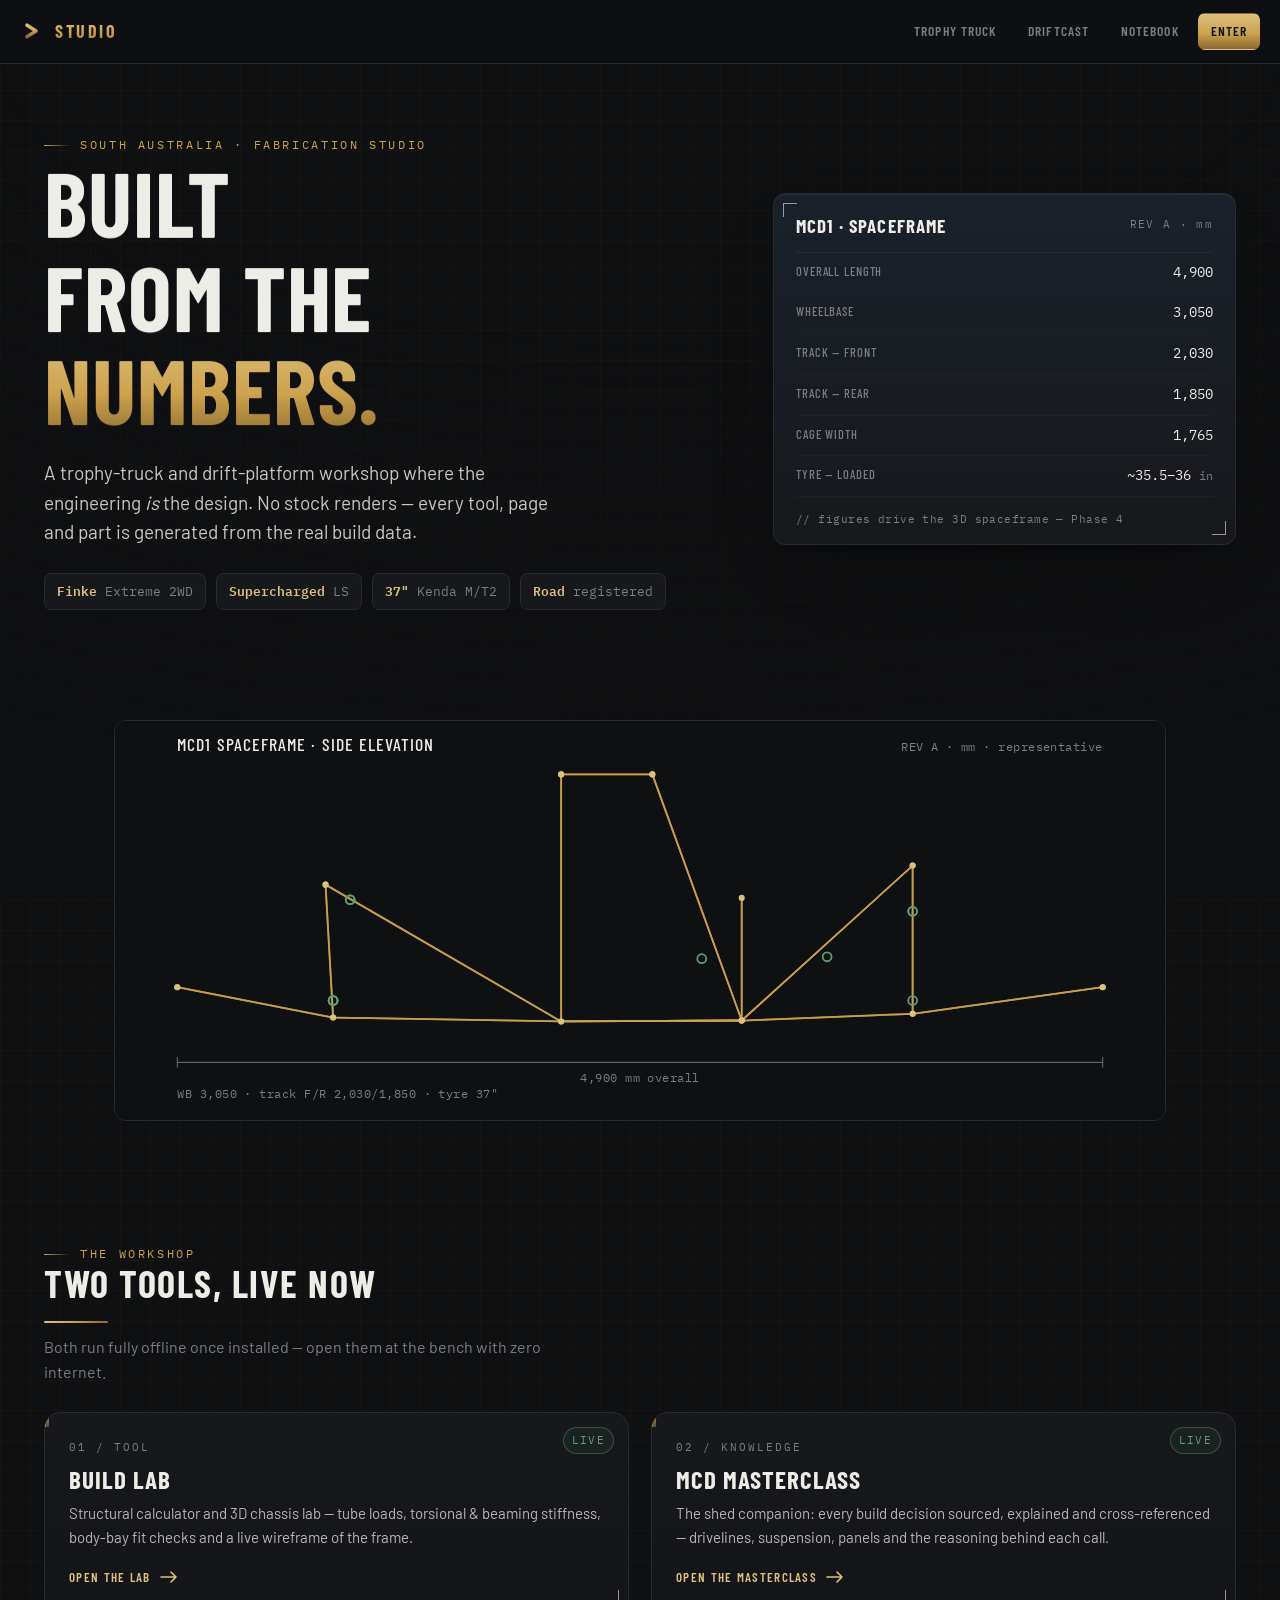
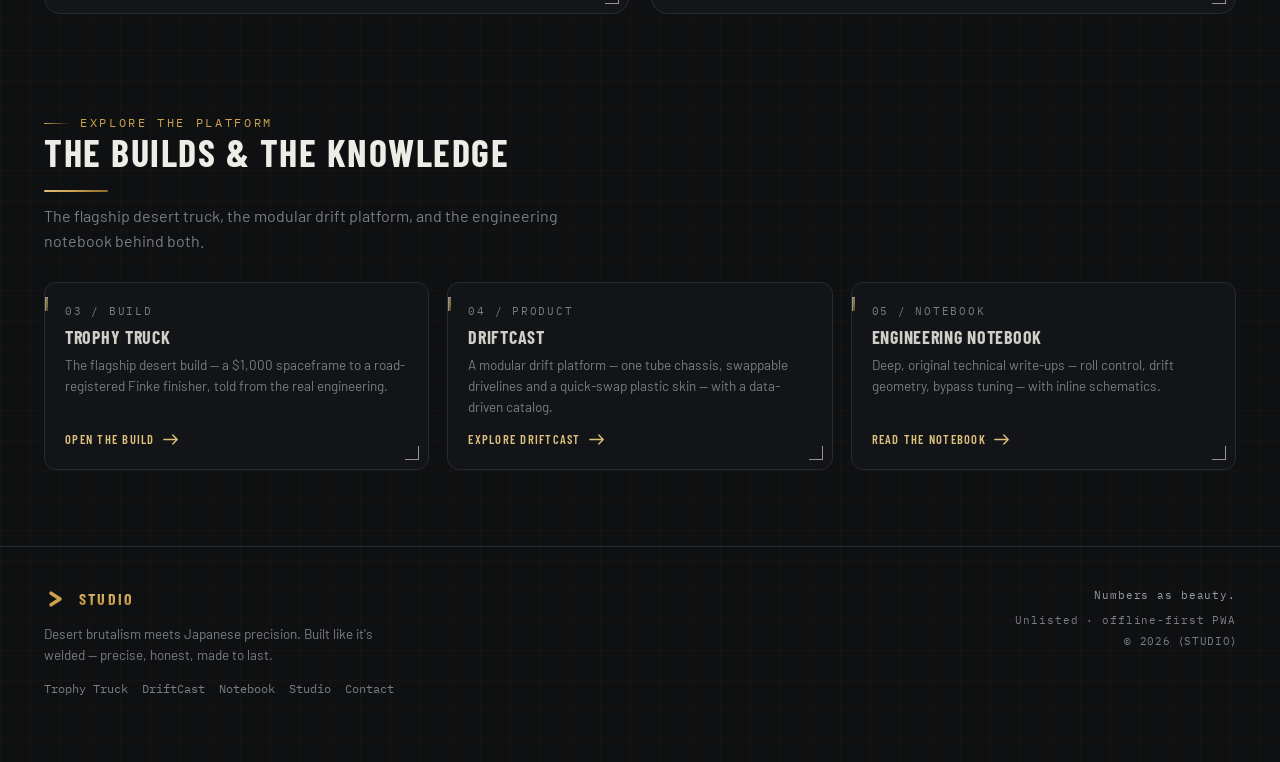
==== index.html @ 76a8f863 "Initial commit — ⟨STUDIO⟩ web platform (Phases 1–7) Static, vanilla, offline-first PWA. No framework" ====
<!DOCTYPE html>
<html lang="en-AU">
<head>
<meta charset="UTF-8">
<meta name="viewport" content="width=device-width, initial-scale=1.0">
<meta name="theme-color" content="#0f1012">
<title>STUDIO — Built from the numbers</title>
<meta name="description" content="A South Australian fabrication studio. Trophy-truck build tools, the MCD Masterclass, and the DriftCast modular drift platform — every project built from the real engineering numbers.">
<meta name="robots" content="noindex,nofollow">
<meta property="og:type" content="website">
<meta property="og:title" content="STUDIO — Built from the numbers">
<meta property="og:description" content="Trophy-truck build tools, the MCD Masterclass, and the DriftCast modular drift platform.">
<meta property="og:image" content="assets/icons/icon-512.png">
<meta name="twitter:card" content="summary">

<link rel="icon" href="favicon.svg" type="image/svg+xml">
<link rel="apple-touch-icon" href="assets/icons/icon-180.png">
<link rel="manifest" href="manifest.json">

<link href="assets/fonts/fonts.css" rel="stylesheet">
<link href="assets/css/studio.css" rel="stylesheet">

<!-- progressive-enhancement guard: only hide reveal elements once JS is present -->
<script>document.documentElement.classList.add('js');</script>
</head>
<body>
<a class="skip" href="#main">Skip to content</a>

<header class="site">
  <div class="wrap bar">
    <a class="brand" href="index.html" aria-label="STUDIO home">
      <svg class="chev" viewBox="0 0 512 512" aria-hidden="true">
        <defs><linearGradient id="hc" x1="0" y1="0" x2="0" y2="1">
          <stop offset="0" stop-color="#dcc07e"/><stop offset=".5" stop-color="#cda24e"/><stop offset="1" stop-color="#8a6a2e"/>
        </linearGradient></defs>
        <path d="M150 132 L342 256 L150 380" fill="none" stroke="url(#hc)" stroke-width="74" stroke-linecap="round" stroke-linejoin="round"/>
      </svg>
      <span class="word">STUDIO</span>
    </a>
    <nav class="site" aria-label="Primary">
      <a href="trophy-truck.html">Trophy Truck</a>
      <a href="driftcast/index.html">DriftCast</a>
      <a href="notebook/index.html">Notebook</a>
      <a class="cta" href="#doorways">Enter</a>
    </nav>
  </div>
</header>

<main id="main">

  <!-- HERO -->
  <section class="hero" aria-labelledby="h1" data-ambience="dust">
    <div class="wrap hero-grid">
      <div data-reveal-children>
        <span class="eyebrow">South Australia · Fabrication Studio</span>
        <h1 id="h1" data-split>Built<br>from the<br><span class="lit">numbers.</span></h1>
        <p class="lead">A trophy-truck and drift-platform workshop where the engineering <em>is</em> the design.
          No stock renders — every tool, page and part is generated from the real build data.</p>
        <div class="hero-meta" aria-label="Flagship build, at a glance">
          <span class="chip"><b>Finke</b><span class="u">Extreme 2WD</span></span>
          <span class="chip"><b>Supercharged</b><span class="u">LS</span></span>
          <span class="chip mono"><b>37"</b><span class="u">Kenda M/T2</span></span>
          <span class="chip"><b>Road</b><span class="u">registered</span></span>
        </div>
      </div>

      <!-- CAD title-block: real chassis numbers as the hero visual -->
      <aside class="titleblock ticks" aria-label="Chassis specification, MCD1 prerunner" data-reveal style="--i:2">
        <div class="tbhead">
          <h3>MCD1 · Spaceframe</h3>
          <span class="id">REV&nbsp;A · mm</span>
        </div>
        <div class="tbrows">
          <div class="tbrow"><span class="k">Overall length</span><span class="v">4,900</span></div>
          <div class="tbrow"><span class="k">Wheelbase</span><span class="v">3,050</span></div>
          <div class="tbrow"><span class="k">Track — front</span><span class="v">2,030</span></div>
          <div class="tbrow"><span class="k">Track — rear</span><span class="v">1,850</span></div>
          <div class="tbrow"><span class="k">Cage width</span><span class="v">1,765</span></div>
          <div class="tbrow"><span class="k">Tyre — loaded</span><span class="v">~35.5–36 <small>in</small></span></div>
        </div>
        <p class="tbnote">// figures drive the 3D spaceframe — Phase 4</p>
      </aside>
    </div>
  </section>

  <!-- 3D SPACEFRAME FLY-THROUGH — enhancement only; the cards below are the resilient core.
       Degrades to a static SVG engineering still on no-WebGL / low-tier / reduced-motion. -->
  <section class="sf-section" data-hero data-chassis="truck"
    aria-label="Spaceframe assembly — scroll to build the chassis from its real coordinates">
    <div class="sf-stage" data-hero-stage>
      <div class="sf-canvas" data-hero-canvas></div>
      <div class="sf-fallback" data-hero-fallback hidden></div>
      <div class="sf-overlay">
        <div class="sf-eyebrow"><span class="eyebrow">Built from the numbers — literally</span></div>
        <div class="sf-callouts">
          <span class="callout"><span class="line"></span>4,900 mm length</span>
          <span class="callout"><span class="line"></span>3,050 mm wheelbase</span>
          <span class="callout"><span class="line"></span>37" tyres seated</span>
        </div>
        <div class="sf-hint">Scroll to assemble</div>
      </div>
    </div>
  </section>

  <!-- DOORWAYS -->
  <section id="doorways" aria-labelledby="dh">
    <div class="wrap">
      <div class="sec-head" data-reveal>
        <span class="eyebrow">The workshop</span>
        <h2 id="dh">Two tools, live now</h2>
        <div class="rule"></div>
        <p>Both run fully offline once installed — open them at the bench with zero internet.</p>
      </div>

      <div class="doorways" data-reveal-children>
        <a class="door live ticks" href="build-lab.html">
          <span class="badge live">Live</span>
          <span class="num">01 / TOOL</span>
          <h3>Build Lab</h3>
          <p>Structural calculator and 3D chassis lab — tube loads, torsional &amp; beaming stiffness, body-bay fit checks and a live wireframe of the frame.</p>
          <span class="go">Open the lab
            <svg width="18" height="12" viewBox="0 0 18 12" fill="none" aria-hidden="true"><path d="M1 6h15M11 1l5 5-5 5" stroke="currentColor" stroke-width="1.6" stroke-linecap="round" stroke-linejoin="round"/></svg>
          </span>
        </a>

        <a class="door live ticks" href="masterclass.html">
          <span class="badge live">Live</span>
          <span class="num">02 / KNOWLEDGE</span>
          <h3>MCD Masterclass</h3>
          <p>The shed companion: every build decision sourced, explained and cross-referenced — drivelines, suspension, panels and the reasoning behind each call.</p>
          <span class="go">Open the masterclass
            <svg width="18" height="12" viewBox="0 0 18 12" fill="none" aria-hidden="true"><path d="M1 6h15M11 1l5 5-5 5" stroke="currentColor" stroke-width="1.6" stroke-linecap="round" stroke-linejoin="round"/></svg>
          </span>
        </a>
      </div>
    </div>
  </section>

  <!-- EXPLORE THE PLATFORM -->
  <section id="driftcast" aria-labelledby="rh">
    <div class="wrap">
      <div class="sec-head" data-reveal>
        <span class="eyebrow">Explore the platform</span>
        <h2 id="rh">The builds &amp; the knowledge</h2>
        <div class="rule"></div>
        <p>The flagship desert truck, the modular drift platform, and the engineering notebook behind both.</p>
      </div>

      <div class="roadmap" data-reveal-children>
        <a class="rm live ticks" href="trophy-truck.html" aria-label="Trophy Truck">
          <span class="num">03 / BUILD</span>
          <h3>Trophy Truck</h3>
          <p>The flagship desert build — a $1,000 spaceframe to a road-registered Finke finisher, told from the real engineering.</p>
          <span class="go">Open the build <svg width="16" height="11" viewBox="0 0 18 12" fill="none" aria-hidden="true"><path d="M1 6h15M11 1l5 5-5 5" stroke="currentColor" stroke-width="1.6" stroke-linecap="round" stroke-linejoin="round"/></svg></span>
        </a>
        <a class="rm live ticks" href="driftcast/index.html" aria-label="DriftCast">
          <span class="num">04 / PRODUCT</span>
          <h3>DriftCast</h3>
          <p>A modular drift platform — one tube chassis, swappable drivelines and a quick-swap plastic skin — with a data-driven catalog.</p>
          <span class="go">Explore DriftCast <svg width="16" height="11" viewBox="0 0 18 12" fill="none" aria-hidden="true"><path d="M1 6h15M11 1l5 5-5 5" stroke="currentColor" stroke-width="1.6" stroke-linecap="round" stroke-linejoin="round"/></svg></span>
        </a>
        <a class="rm live ticks" href="notebook/index.html" aria-label="Engineering Notebook">
          <span class="num">05 / NOTEBOOK</span>
          <h3>Engineering Notebook</h3>
          <p>Deep, original technical write-ups — roll control, drift geometry, bypass tuning — with inline schematics.</p>
          <span class="go">Read the notebook <svg width="16" height="11" viewBox="0 0 18 12" fill="none" aria-hidden="true"><path d="M1 6h15M11 1l5 5-5 5" stroke="currentColor" stroke-width="1.6" stroke-linecap="round" stroke-linejoin="round"/></svg></span>
        </a>
      </div>
    </div>
  </section>

</main>

<footer class="site">
  <div class="wrap foot">
    <div>
      <span class="brand" style="font-size:16px">
        <svg class="chev" width="22" height="22" viewBox="0 0 512 512" aria-hidden="true">
          <path d="M150 132 L342 256 L150 380" fill="none" stroke="#cda24e" stroke-width="74" stroke-linecap="round" stroke-linejoin="round"/>
        </svg>
        <span class="word">STUDIO</span>
      </span>
      <p>Desert brutalism meets Japanese precision. Built like it's welded — precise, honest, made to last.</p>
      <nav aria-label="Footer" style="margin-top:14px; display:flex; gap:14px; flex-wrap:wrap; font-family:var(--mono); font-size:12px">
        <a href="trophy-truck.html" style="color:var(--mute)">Trophy Truck</a>
        <a href="driftcast/index.html" style="color:var(--mute)">DriftCast</a>
        <a href="notebook/index.html" style="color:var(--mute)">Notebook</a>
        <a href="studio.html" style="color:var(--mute)">Studio</a>
        <a href="contact.html" style="color:var(--mute)">Contact</a>
      </nav>
    </div>
    <div class="meta">
      <div class="tagline">Numbers as beauty.</div>
      <div style="margin-top:8px">Unlisted · offline-first PWA</div>
      <div style="margin-top:4px">© <span class="mono">2026</span> ⟨STUDIO⟩</div>
    </div>
  </div>
</footer>

<!-- Vendored motion libs (UMD globals) + progressive orchestrator. Page works without these. -->
<script src="assets/lib/three.r128.min.js"></script>
<script src="assets/lib/gsap.min.js"></script>
<script src="assets/lib/ScrollTrigger.min.js"></script>
<script src="assets/lib/lenis.min.js"></script>
<script type="module" src="assets/motion/studio.js"></script>
<script type="module" src="assets/three/hero.js"></script>

<!-- PWA: progressive enhancement only -->
<script>
  if ('serviceWorker' in navigator) {
    window.addEventListener('load', function () {
      navigator.serviceWorker.register('service-worker.js').catch(function (e) {
        console.warn('SW registration skipped:', e && e.message);
      });
    });
  }
</script>
</body>
</html>
---- assets/fonts/fonts.css ----
/* vietnamese */
@font-face {
  font-family: 'Barlow';
  font-style: normal;
  font-weight: 400;
  font-display: swap;
  src: url(./7cHpv4kjgoGqM7E_A8s52Hs.woff2) format('woff2');
  unicode-range: U+0102-0103, U+0110-0111, U+0128-0129, U+0168-0169, U+01A0-01A1, U+01AF-01B0, U+0300-0301, U+0303-0304, U+0308-0309, U+0323, U+0329, U+1EA0-1EF9, U+20AB;
}
/* latin-ext */
@font-face {
  font-family: 'Barlow';
  font-style: normal;
  font-weight: 400;
  font-display: swap;
  src: url(./7cHpv4kjgoGqM7E_Ass52Hs.woff2) format('woff2');
  unicode-range: U+0100-02BA, U+02BD-02C5, U+02C7-02CC, U+02CE-02D7, U+02DD-02FF, U+0304, U+0308, U+0329, U+1D00-1DBF, U+1E00-1E9F, U+1EF2-1EFF, U+2020, U+20A0-20AB, U+20AD-20C0, U+2113, U+2C60-2C7F, U+A720-A7FF;
}
/* latin */
@font-face {
  font-family: 'Barlow';
  font-style: normal;
  font-weight: 400;
  font-display: swap;
  src: url(./7cHpv4kjgoGqM7E_DMs5.woff2) format('woff2');
  unicode-range: U+0000-00FF, U+0131, U+0152-0153, U+02BB-02BC, U+02C6, U+02DA, U+02DC, U+0304, U+0308, U+0329, U+2000-206F, U+20AC, U+2122, U+2191, U+2193, U+2212, U+2215, U+FEFF, U+FFFD;
}
/* vietnamese */
@font-face {
  font-family: 'Barlow';
  font-style: normal;
  font-weight: 500;
  font-display: swap;
  src: url(./7cHqv4kjgoGqM7E3_-gs6FospT4.woff2) format('woff2');
  unicode-range: U+0102-0103, U+0110-0111, U+0128-0129, U+0168-0169, U+01A0-01A1, U+01AF-01B0, U+0300-0301, U+0303-0304, U+0308-0309, U+0323, U+0329, U+1EA0-1EF9, U+20AB;
}
/* latin-ext */
@font-face {
  font-family: 'Barlow';
  font-style: normal;
  font-weight: 500;
  font-display: swap;
  src: url(./7cHqv4kjgoGqM7E3_-gs6VospT4.woff2) format('woff2');
  unicode-range: U+0100-02BA, U+02BD-02C5, U+02C7-02CC, U+02CE-02D7, U+02DD-02FF, U+0304, U+0308, U+0329, U+1D00-1DBF, U+1E00-1E9F, U+1EF2-1EFF, U+2020, U+20A0-20AB, U+20AD-20C0, U+2113, U+2C60-2C7F, U+A720-A7FF;
}
/* latin */
@font-face {
  font-family: 'Barlow';
  font-style: normal;
  font-weight: 500;
  font-display: swap;
  src: url(./7cHqv4kjgoGqM7E3_-gs51os.woff2) format('woff2');
  unicode-range: U+0000-00FF, U+0131, U+0152-0153, U+02BB-02BC, U+02C6, U+02DA, U+02DC, U+0304, U+0308, U+0329, U+2000-206F, U+20AC, U+2122, U+2191, U+2193, U+2212, U+2215, U+FEFF, U+FFFD;
}
/* vietnamese */
@font-face {
  font-family: 'Barlow';
  font-style: normal;
  font-weight: 600;
  font-display: swap;
  src: url(./7cHqv4kjgoGqM7E30-8s6FospT4.woff2) format('woff2');
  unicode-range: U+0102-0103, U+0110-0111, U+0128-0129, U+0168-0169, U+01A0-01A1, U+01AF-01B0, U+0300-0301, U+0303-0304, U+0308-0309, U+0323, U+0329, U+1EA0-1EF9, U+20AB;
}
/* latin-ext */
@font-face {
  font-family: 'Barlow';
  font-style: normal;
  font-weight: 600;
  font-display: swap;
  src: url(./7cHqv4kjgoGqM7E30-8s6VospT4.woff2) format('woff2');
  unicode-range: U+0100-02BA, U+02BD-02C5, U+02C7-02CC, U+02CE-02D7, U+02DD-02FF, U+0304, U+0308, U+0329, U+1D00-1DBF, U+1E00-1E9F, U+1EF2-1EFF, U+2020, U+20A0-20AB, U+20AD-20C0, U+2113, U+2C60-2C7F, U+A720-A7FF;
}
/* latin */
@font-face {
  font-family: 'Barlow';
  font-style: normal;
  font-weight: 600;
  font-display: swap;
  src: url(./7cHqv4kjgoGqM7E30-8s51os.woff2) format('woff2');
  unicode-range: U+0000-00FF, U+0131, U+0152-0153, U+02BB-02BC, U+02C6, U+02DA, U+02DC, U+0304, U+0308, U+0329, U+2000-206F, U+20AC, U+2122, U+2191, U+2193, U+2212, U+2215, U+FEFF, U+FFFD;
}
/* vietnamese */
@font-face {
  font-family: 'Barlow Condensed';
  font-style: normal;
  font-weight: 500;
  font-display: swap;
  src: url(./HTxwL3I-JCGChYJ8VI-L6OO_au7B4-Lwz3nWuZEC.woff2) format('woff2');
  unicode-range: U+0102-0103, U+0110-0111, U+0128-0129, U+0168-0169, U+01A0-01A1, U+01AF-01B0, U+0300-0301, U+0303-0304, U+0308-0309, U+0323, U+0329, U+1EA0-1EF9, U+20AB;
}
/* latin-ext */
@font-face {
  font-family: 'Barlow Condensed';
  font-style: normal;
  font-weight: 500;
  font-display: swap;
  src: url(./HTxwL3I-JCGChYJ8VI-L6OO_au7B4-Lwz3jWuZEC.woff2) format('woff2');
  unicode-range: U+0100-02BA, U+02BD-02C5, U+02C7-02CC, U+02CE-02D7, U+02DD-02FF, U+0304, U+0308, U+0329, U+1D00-1DBF, U+1E00-1E9F, U+1EF2-1EFF, U+2020, U+20A0-20AB, U+20AD-20C0, U+2113, U+2C60-2C7F, U+A720-A7FF;
}
/* latin */
@font-face {
  font-family: 'Barlow Condensed';
  font-style: normal;
  font-weight: 500;
  font-display: swap;
  src: url(./HTxwL3I-JCGChYJ8VI-L6OO_au7B4-Lwz3bWuQ.woff2) format('woff2');
  unicode-range: U+0000-00FF, U+0131, U+0152-0153, U+02BB-02BC, U+02C6, U+02DA, U+02DC, U+0304, U+0308, U+0329, U+2000-206F, U+20AC, U+2122, U+2191, U+2193, U+2212, U+2215, U+FEFF, U+FFFD;
}
/* vietnamese */
@font-face {
  font-family: 'Barlow Condensed';
  font-style: normal;
  font-weight: 600;
  font-display: swap;
  src: url(./HTxwL3I-JCGChYJ8VI-L6OO_au7B4873z3nWuZEC.woff2) format('woff2');
  unicode-range: U+0102-0103, U+0110-0111, U+0128-0129, U+0168-0169, U+01A0-01A1, U+01AF-01B0, U+0300-0301, U+0303-0304, U+0308-0309, U+0323, U+0329, U+1EA0-1EF9, U+20AB;
}
/* latin-ext */
@font-face {
  font-family: 'Barlow Condensed';
  font-style: normal;
  font-weight: 600;
  font-display: swap;
  src: url(./HTxwL3I-JCGChYJ8VI-L6OO_au7B4873z3jWuZEC.woff2) format('woff2');
  unicode-range: U+0100-02BA, U+02BD-02C5, U+02C7-02CC, U+02CE-02D7, U+02DD-02FF, U+0304, U+0308, U+0329, U+1D00-1DBF, U+1E00-1E9F, U+1EF2-1EFF, U+2020, U+20A0-20AB, U+20AD-20C0, U+2113, U+2C60-2C7F, U+A720-A7FF;
}
/* latin */
@font-face {
  font-family: 'Barlow Condensed';
  font-style: normal;
  font-weight: 600;
  font-display: swap;
  src: url(./HTxwL3I-JCGChYJ8VI-L6OO_au7B4873z3bWuQ.woff2) format('woff2');
  unicode-range: U+0000-00FF, U+0131, U+0152-0153, U+02BB-02BC, U+02C6, U+02DA, U+02DC, U+0304, U+0308, U+0329, U+2000-206F, U+20AC, U+2122, U+2191, U+2193, U+2212, U+2215, U+FEFF, U+FFFD;
}
/* vietnamese */
@font-face {
  font-family: 'Barlow Condensed';
  font-style: normal;
  font-weight: 700;
  font-display: swap;
  src: url(./HTxwL3I-JCGChYJ8VI-L6OO_au7B46r2z3nWuZEC.woff2) format('woff2');
  unicode-range: U+0102-0103, U+0110-0111, U+0128-0129, U+0168-0169, U+01A0-01A1, U+01AF-01B0, U+0300-0301, U+0303-0304, U+0308-0309, U+0323, U+0329, U+1EA0-1EF9, U+20AB;
}
/* latin-ext */
@font-face {
  font-family: 'Barlow Condensed';
  font-style: normal;
  font-weight: 700;
  font-display: swap;
  src: url(./HTxwL3I-JCGChYJ8VI-L6OO_au7B46r2z3jWuZEC.woff2) format('woff2');
  unicode-range: U+0100-02BA, U+02BD-02C5, U+02C7-02CC, U+02CE-02D7, U+02DD-02FF, U+0304, U+0308, U+0329, U+1D00-1DBF, U+1E00-1E9F, U+1EF2-1EFF, U+2020, U+20A0-20AB, U+20AD-20C0, U+2113, U+2C60-2C7F, U+A720-A7FF;
}
/* latin */
@font-face {
  font-family: 'Barlow Condensed';
  font-style: normal;
  font-weight: 700;
  font-display: swap;
  src: url(./HTxwL3I-JCGChYJ8VI-L6OO_au7B46r2z3bWuQ.woff2) format('woff2');
  unicode-range: U+0000-00FF, U+0131, U+0152-0153, U+02BB-02BC, U+02C6, U+02DA, U+02DC, U+0304, U+0308, U+0329, U+2000-206F, U+20AC, U+2122, U+2191, U+2193, U+2212, U+2215, U+FEFF, U+FFFD;
}
/* vietnamese */
@font-face {
  font-family: 'Barlow Condensed';
  font-style: normal;
  font-weight: 800;
  font-display: swap;
  src: url(./HTxwL3I-JCGChYJ8VI-L6OO_au7B47b1z3nWuZEC.woff2) format('woff2');
  unicode-range: U+0102-0103, U+0110-0111, U+0128-0129, U+0168-0169, U+01A0-01A1, U+01AF-01B0, U+0300-0301, U+0303-0304, U+0308-0309, U+0323, U+0329, U+1EA0-1EF9, U+20AB;
}
/* latin-ext */
@font-face {
  font-family: 'Barlow Condensed';
  font-style: normal;
  font-weight: 800;
  font-display: swap;
  src: url(./HTxwL3I-JCGChYJ8VI-L6OO_au7B47b1z3jWuZEC.woff2) format('woff2');
  unicode-range: U+0100-02BA, U+02BD-02C5, U+02C7-02CC, U+02CE-02D7, U+02DD-02FF, U+0304, U+0308, U+0329, U+1D00-1DBF, U+1E00-1E9F, U+1EF2-1EFF, U+2020, U+20A0-20AB, U+20AD-20C0, U+2113, U+2C60-2C7F, U+A720-A7FF;
}
/* latin */
@font-face {
  font-family: 'Barlow Condensed';
  font-style: normal;
  font-weight: 800;
  font-display: swap;
  src: url(./HTxwL3I-JCGChYJ8VI-L6OO_au7B47b1z3bWuQ.woff2) format('woff2');
  unicode-range: U+0000-00FF, U+0131, U+0152-0153, U+02BB-02BC, U+02C6, U+02DA, U+02DC, U+0304, U+0308, U+0329, U+2000-206F, U+20AC, U+2122, U+2191, U+2193, U+2212, U+2215, U+FEFF, U+FFFD;
}

/* ---- IBM Plex Mono (latin, latin-ext) ---- */
/* latin-ext */
@font-face {
  font-family: 'IBM Plex Mono';
  font-style: normal;
  font-weight: 400;
  font-display: swap;
  src: url(./-F63fjptAgt5VM-kVkqdyU8n1iEq129k.woff2) format('woff2');
  unicode-range: U+0100-02BA, U+02BD-02C5, U+02C7-02CC, U+02CE-02D7, U+02DD-02FF, U+0304, U+0308, U+0329, U+1D00-1DBF, U+1E00-1E9F, U+1EF2-1EFF, U+2020, U+20A0-20AB, U+20AD-20C0, U+2113, U+2C60-2C7F, U+A720-A7FF;
}
/* latin */
@font-face {
  font-family: 'IBM Plex Mono';
  font-style: normal;
  font-weight: 400;
  font-display: swap;
  src: url(./-F63fjptAgt5VM-kVkqdyU8n1i8q1w.woff2) format('woff2');
  unicode-range: U+0000-00FF, U+0131, U+0152-0153, U+02BB-02BC, U+02C6, U+02DA, U+02DC, U+0304, U+0308, U+0329, U+2000-206F, U+20AC, U+2122, U+2191, U+2193, U+2212, U+2215, U+FEFF, U+FFFD;
}
/* latin-ext */
@font-face {
  font-family: 'IBM Plex Mono';
  font-style: normal;
  font-weight: 500;
  font-display: swap;
  src: url(./-F6qfjptAgt5VM-kVkqdyU8n3twJwl5FgtIU.woff2) format('woff2');
  unicode-range: U+0100-02BA, U+02BD-02C5, U+02C7-02CC, U+02CE-02D7, U+02DD-02FF, U+0304, U+0308, U+0329, U+1D00-1DBF, U+1E00-1E9F, U+1EF2-1EFF, U+2020, U+20A0-20AB, U+20AD-20C0, U+2113, U+2C60-2C7F, U+A720-A7FF;
}
/* latin */
@font-face {
  font-family: 'IBM Plex Mono';
  font-style: normal;
  font-weight: 500;
  font-display: swap;
  src: url(./-F6qfjptAgt5VM-kVkqdyU8n3twJwlBFgg.woff2) format('woff2');
  unicode-range: U+0000-00FF, U+0131, U+0152-0153, U+02BB-02BC, U+02C6, U+02DA, U+02DC, U+0304, U+0308, U+0329, U+2000-206F, U+20AC, U+2122, U+2191, U+2193, U+2212, U+2215, U+FEFF, U+FFFD;
}
/* latin-ext */
@font-face {
  font-family: 'IBM Plex Mono';
  font-style: normal;
  font-weight: 600;
  font-display: swap;
  src: url(./-F6qfjptAgt5VM-kVkqdyU8n3vAOwl5FgtIU.woff2) format('woff2');
  unicode-range: U+0100-02BA, U+02BD-02C5, U+02C7-02CC, U+02CE-02D7, U+02DD-02FF, U+0304, U+0308, U+0329, U+1D00-1DBF, U+1E00-1E9F, U+1EF2-1EFF, U+2020, U+20A0-20AB, U+20AD-20C0, U+2113, U+2C60-2C7F, U+A720-A7FF;
}
/* latin */
@font-face {
  font-family: 'IBM Plex Mono';
  font-style: normal;
  font-weight: 600;
  font-display: swap;
  src: url(./-F6qfjptAgt5VM-kVkqdyU8n3vAOwlBFgg.woff2) format('woff2');
  unicode-range: U+0000-00FF, U+0131, U+0152-0153, U+02BB-02BC, U+02C6, U+02DA, U+02DC, U+0304, U+0308, U+0329, U+2000-206F, U+20AC, U+2122, U+2191, U+2193, U+2212, U+2215, U+FEFF, U+FFFD;
}
---- assets/css/studio.css ----
/* =============================================================================
   STUDIO — fab-shop luxury design system
   One source of truth for tokens + the fab-shop component kit.
   Dark · metallic · precise. Desert brutalism meets Japanese precision.
   Numbers as beauty. Every motion has mass.
   ============================================================================= */

/* ---- 1. TOKENS ----------------------------------------------------------- */
:root{
  /* canonical (match the existing apps) */
  --night:#0f1012;
  --panel:#17181c;
  --gold:#cda24e;
  --bone:#edece6;
  --mute:#7b7d84;

  /* extensions */
  --steel-800:#1a212a;
  --steel-900:#141519;
  --gold-straw:#dcc07e;
  --gold-deep:#8a6a2e;
  --ok:#5f9e74;
  --warn:#c8923a;
  --danger:#d2503f;

  /* derived surfaces / lines */
  --panel-2:#141519;
  --line:#262a31;
  --line-soft:#1e2228;
  --ink-2:#c9c8c2;     /* dimmed body text */
  --ink-3:#9a9ca2;     /* tertiary */

  /* type */
  --head:"Barlow Condensed","Barlow","Segoe UI",system-ui,sans-serif;
  --body:"Barlow","Segoe UI",system-ui,sans-serif;
  --mono:"IBM Plex Mono",ui-monospace,"Cascadia Code","JetBrains Mono",Consolas,monospace;

  /* scale (fluid) */
  --fs-eyebrow:12px;
  --fs-body:16px;
  --fs-lead:clamp(16px,2.1vw,19px);
  --fs-h3:clamp(20px,2.4vw,25px);
  --fs-h2:clamp(26px,4vw,38px);
  --fs-h1:clamp(44px,8vw,92px);

  /* space */
  --gap:22px;
  --pad:24px;
  --maxw:1240px;

  /* motion — machined, weighted, no bounce */
  --ease:cubic-bezier(.16,1,.3,1);     /* expo-out: decisive entrance */
  --ease-in:cubic-bezier(.7,0,.84,0);  /* quick clean exit */
  --t-fast:.28s;
  --t-med:.5s;
  --t-slow:.7s;

  /* radii / shadow */
  --r-sm:7px;
  --r:12px;
  --r-lg:16px;
  --shadow:0 26px 50px -28px rgba(0,0,0,.8);
  --shadow-deep:0 30px 60px -30px rgba(0,0,0,.7);

  /* reusable gradients */
  --heat:linear-gradient(180deg,var(--gold-straw),var(--gold) 55%,var(--gold-deep));
  --heat-90:linear-gradient(90deg,var(--gold-straw),var(--gold) 45%,var(--gold-deep));
}

/* ---- 2. RESET / BASE ----------------------------------------------------- */
*{box-sizing:border-box}
html{scroll-behavior:smooth; -webkit-text-size-adjust:100%}
body{
  margin:0; min-height:100vh; color:var(--bone); color-scheme:dark;
  font-family:var(--body); font-weight:400; line-height:1.55; font-size:var(--fs-body);
  background-color:var(--night);
  background-image:
    linear-gradient(rgba(205,162,78,.035) 1px, transparent 1px),
    linear-gradient(90deg, rgba(205,162,78,.035) 1px, transparent 1px);
  background-size:30px 30px;
  -webkit-font-smoothing:antialiased; text-rendering:optimizeLegibility;
}
/* edge vignette so the blueprint grid fades out */
body::before{
  content:""; position:fixed; inset:0; pointer-events:none; z-index:0;
  background:radial-gradient(120% 90% at 50% 0%, transparent 42%, rgba(15,16,18,.88) 100%);
}
img,svg{display:block; max-width:100%}
a{color:inherit; text-decoration:none}
button{font:inherit}
::selection{background:rgba(205,162,78,.28); color:var(--bone)}

/* ---- 3. TYPOGRAPHY ------------------------------------------------------- */
h1,h2,h3,h4{font-family:var(--head); font-weight:700; text-transform:uppercase;
  letter-spacing:.04em; margin:0; line-height:1.04}
h1{font-size:var(--fs-h1); letter-spacing:.01em; line-height:1.02}
h2{font-size:var(--fs-h2)}
h3{font-size:var(--fs-h3)}
p{margin:0}
.mono{font-family:var(--mono); font-variant-numeric:tabular-nums; font-feature-settings:"tnum" 1}
.lead{color:var(--ink-2); font-size:var(--fs-lead); max-width:52ch}
.lit{background:var(--heat); -webkit-background-clip:text; background-clip:text; color:transparent}
.dim{color:var(--mute)}

/* ---- 4. LAYOUT ----------------------------------------------------------- */
.wrap{max-width:var(--maxw); margin:0 auto; padding:0 var(--pad); position:relative; z-index:1}
section{padding:46px 0; position:relative; z-index:1}
.stack > * + *{margin-top:1rem}
.grid{display:grid; gap:var(--gap)}
.cols-2{grid-template-columns:repeat(2,1fr)}
.cols-3{grid-template-columns:repeat(3,1fr)}
.cols-4{grid-template-columns:repeat(4,1fr)}

/* ---- 5. FAB-SHOP PRIMITIVES --------------------------------------------- */

/* eyebrow (mono, leader tick) */
.eyebrow{font-family:var(--mono); font-size:var(--fs-eyebrow); letter-spacing:.22em;
  text-transform:uppercase; color:var(--gold); display:inline-flex; align-items:center; gap:10px}
.eyebrow::before{content:""; width:26px; height:1px; background:linear-gradient(90deg,var(--gold),transparent)}

/* machined rule */
.rule{height:2px; width:64px; border-radius:2px; margin:18px 0 0; background:var(--heat-90)}
.rule.full{width:100%; background:linear-gradient(90deg,transparent,var(--gold-deep),var(--gold) 50%,var(--gold-deep),transparent); opacity:.5}

/* datum / registration corner ticks (TL + BR) */
.ticks{position:relative}
.ticks::before,.ticks::after{content:""; position:absolute; width:13px; height:13px;
  pointer-events:none; opacity:.6; border-color:var(--gold)}
.ticks::before{top:9px; left:9px; border-top:1.5px solid; border-left:1.5px solid}
.ticks::after{bottom:9px; right:9px; border-bottom:1.5px solid; border-right:1.5px solid}

/* blueprint grid panel underlay (denser, local) */
.bp-grid{position:relative}
.bp-grid::after{content:""; position:absolute; inset:0; pointer-events:none; opacity:.5; z-index:0;
  background-image:
    linear-gradient(rgba(205,162,78,.05) 1px,transparent 1px),
    linear-gradient(90deg,rgba(205,162,78,.05) 1px,transparent 1px);
  background-size:22px 22px; mask:radial-gradient(120% 100% at 50% 0,#000,transparent 80%)}
.bp-grid > *{position:relative; z-index:1}

/* CAD dimension callout: |—— 3,050 mm ——| */
.callout{display:inline-flex; align-items:center; gap:8px; font-family:var(--mono);
  font-size:12px; color:var(--gold-straw); letter-spacing:.04em; white-space:nowrap}
.callout::before,.callout::after{content:""; width:1.5px; height:9px; background:var(--gold)}
.callout .line{position:relative; height:1px; min-width:44px; flex:1;
  background:linear-gradient(90deg,var(--gold-deep),var(--gold),var(--gold-deep))}
.callout .line::before,.callout .line::after{content:""; position:absolute; top:50%; width:5px; height:5px;
  border:1px solid var(--gold); transform:translateY(-50%) rotate(45deg)}
.callout .line::before{left:-1px; border-right:0; border-bottom:0}
.callout .line::after{right:-1px; border-left:0; border-top:0}

/* spec chip */
.chip{font-family:var(--mono); font-size:12.5px; color:var(--bone); background:var(--panel);
  border:1px solid var(--line); border-radius:var(--r-sm); padding:8px 12px;
  display:inline-flex; gap:8px; align-items:baseline}
.chip b{color:var(--gold-straw); font-weight:600}
.chip .u{color:var(--mute)}

/* chevron mark (set width/height inline or via .chev) */
.chev{width:24px; height:24px; flex:0 0 auto}

/* brushed-metal card */
.card{position:relative; border:1px solid var(--line); border-radius:var(--r);
  background:
    repeating-linear-gradient(115deg, rgba(255,255,255,.012) 0 2px, transparent 2px 5px),
    linear-gradient(180deg,var(--steel-800),var(--panel-2));
  box-shadow:var(--shadow-deep), inset 0 1px 0 rgba(220,192,126,.08);
  padding:22px}
.card.pad-lg{padding:26px 24px}

/* CAD title-block */
.titleblock{position:relative; background:linear-gradient(180deg,var(--steel-800),var(--panel));
  border:1px solid var(--line); border-radius:var(--r); padding:22px 22px 16px;
  box-shadow:var(--shadow-deep), inset 0 1px 0 rgba(220,192,126,.08)}
.titleblock .tbhead{display:flex; justify-content:space-between; align-items:flex-start; gap:12px}
.titleblock .tbhead .id{font-family:var(--mono); font-size:11px; color:var(--mute); letter-spacing:.12em}
.titleblock h3{font-size:19px; color:var(--bone); letter-spacing:.06em}
.tbrows{margin-top:16px; border-top:1px solid var(--line)}
.tbrow{display:flex; justify-content:space-between; gap:14px; padding:9px 0; border-bottom:1px solid var(--line-soft)}
.tbrow .k{font-family:var(--head); text-transform:uppercase; letter-spacing:.07em; font-size:12.5px; color:var(--mute)}
.tbrow .v{font-family:var(--mono); font-size:14px; color:var(--bone); font-variant-numeric:tabular-nums; text-align:right}
.tbrow .v small{color:var(--mute)}
.tbnote{margin-top:14px; font-family:var(--mono); font-size:11px; color:var(--mute); letter-spacing:.04em}

/* badge / status pill */
.badge{font-family:var(--mono); font-size:10.5px; letter-spacing:.12em; text-transform:uppercase;
  color:var(--warn); border:1px solid rgba(200,146,58,.4); padding:4px 8px; border-radius:999px;
  background:rgba(200,146,58,.08)}
.badge.live{color:var(--ok); border-color:rgba(95,158,116,.4); background:rgba(95,158,116,.08)}
.badge.info{color:var(--gold-straw); border-color:rgba(205,162,78,.4); background:rgba(205,162,78,.08)}

/* ---- 6. BUTTONS ---------------------------------------------------------- */
.btn{display:inline-flex; align-items:center; gap:9px; font-family:var(--head);
  text-transform:uppercase; letter-spacing:.09em; font-weight:600; font-size:14px;
  padding:11px 18px; border-radius:var(--r-sm); border:1px solid var(--line);
  color:var(--bone); background:var(--panel); cursor:pointer;
  transition:transform var(--t-fast) var(--ease), border-color var(--t-fast) var(--ease),
    background var(--t-fast) var(--ease), color var(--t-fast) var(--ease), filter var(--t-fast) var(--ease)}
.btn svg{transition:transform var(--t-med) var(--ease)}
.btn:hover{border-color:rgba(205,162,78,.5)}
.btn:hover svg{transform:translateX(4px)}
.btn-primary{color:var(--night); background:var(--heat); border-color:transparent}
.btn-primary:hover{filter:brightness(1.06); border-color:transparent}
.btn-ghost{background:transparent}
.btn-ghost:hover{background:var(--panel); color:var(--bone)}

/* ---- 7. SITE CHROME (header / nav / footer) ----------------------------- */
header.site{position:sticky; top:0; z-index:20; background:rgba(15,16,18,.72);
  backdrop-filter:blur(10px); -webkit-backdrop-filter:blur(10px); border-bottom:1px solid var(--line)}
header.site .bar{display:flex; align-items:center; gap:16px; padding:13px 0}
.brand{display:flex; align-items:center; gap:11px; font-family:var(--head); font-weight:700;
  text-transform:uppercase; letter-spacing:.14em; font-size:18px}
.brand .word{background:var(--heat); -webkit-background-clip:text; background-clip:text; color:transparent}
nav.site{margin-left:auto; display:flex; gap:6px; flex-wrap:wrap}
nav.site a{font-family:var(--head); text-transform:uppercase; letter-spacing:.08em; font-weight:600;
  font-size:13.5px; color:var(--mute); padding:7px 12px; border:1px solid transparent; border-radius:var(--r-sm);
  transition:color var(--t-fast) var(--ease), border-color var(--t-fast) var(--ease), background var(--t-fast) var(--ease)}
nav.site a:hover, nav.site a:focus-visible{color:var(--bone); border-color:var(--line); background:var(--panel)}
nav.site a[aria-current="page"]{color:var(--gold-straw)}
nav.site a.cta{color:var(--night); background:var(--heat); border-color:transparent}
nav.site a.cta:hover{filter:brightness(1.06)}

footer.site{border-top:1px solid var(--line); margin-top:30px; padding:40px 0 64px; position:relative; z-index:1}
footer.site .foot{display:flex; flex-wrap:wrap; gap:24px; justify-content:space-between; align-items:flex-start}
footer.site .foot p{color:var(--mute); font-size:13.5px; margin:12px 0 0; max-width:42ch}
footer.site .meta{font-family:var(--mono); font-size:11px; color:var(--mute); letter-spacing:.08em; text-align:right}
footer.site .meta .tagline{color:var(--ink-3)}

/* section heading block */
.sec-head{margin-bottom:28px}
.sec-head h2{font-size:var(--fs-h2)}
.sec-head p{color:var(--mute); margin:12px 0 0; max-width:60ch}

/* ---- 7b. PAGE PATTERNS (reused across pages) ---------------------------- */
/* hero */
.hero{padding:64px 0 40px; position:relative}
.hero-grid{display:grid; grid-template-columns:1.25fr .85fr; gap:48px; align-items:center}
.hero h1{font-size:var(--fs-h1)}
.hero .lead{margin:22px 0 0; max-width:48ch}
.hero-meta{display:flex; flex-wrap:wrap; gap:10px; margin-top:26px}

/* doorway card (large, clickable) */
.doorways{display:grid; grid-template-columns:repeat(2,1fr); gap:var(--gap)}
.door{position:relative; display:flex; flex-direction:column; min-height:188px; padding:26px 24px;
  border:1px solid var(--line); border-radius:var(--r-lg); overflow:hidden;
  background:linear-gradient(180deg,var(--panel),var(--panel-2));
  transition:transform var(--t-med) var(--ease), border-color var(--t-fast) var(--ease), box-shadow var(--t-med) var(--ease)}
.door .num{font-family:var(--mono); font-size:11px; color:var(--mute); letter-spacing:.18em}
.door h3{font-size:25px; color:var(--bone); margin-top:10px}
.door p{color:#b8b7b1; margin:10px 0 0; font-size:15px; flex:1}
.door .badge{position:absolute; top:14px; right:14px}
.door .go{margin-top:18px; font-family:var(--head); text-transform:uppercase; letter-spacing:.1em;
  font-weight:600; font-size:13px; color:var(--gold-straw); display:inline-flex; align-items:center; gap:9px}
.door .go svg{transition:transform var(--t-med) var(--ease)}
a.door:hover, a.door:focus-visible{transform:translateY(-5px); border-color:rgba(205,162,78,.55);
  box-shadow:var(--shadow), 0 0 0 1px rgba(205,162,78,.18)}
a.door:hover .go svg, a.door:focus-visible .go svg{transform:translateX(5px)}
.door.live::before{content:""; position:absolute; left:0; top:0; bottom:0; width:3px; background:var(--heat)}
.door[aria-disabled="true"]{cursor:default}

/* roadmap / in-development doorways (smaller, dashed) */
.roadmap{display:grid; grid-template-columns:repeat(3,1fr); gap:18px}
.rm{position:relative; padding:20px; border:1px dashed var(--line); border-radius:var(--r); background:rgba(23,24,28,.5)}
.rm .num{font-family:var(--mono); font-size:11px; color:var(--mute); letter-spacing:.16em}
.rm h3{font-size:18px; margin-top:8px; color:#cfcec8}
.rm p{color:var(--mute); font-size:13.5px; margin:8px 0 0}
.rm .tag{display:inline-block; margin-top:12px; font-family:var(--mono); font-size:10.5px;
  letter-spacing:.12em; text-transform:uppercase; color:var(--warn)}
/* live (linked) roadmap card */
.rm.live{border-style:solid}
.rm.live::before{content:""; position:absolute; left:0; top:14px; bottom:14px; width:2px; background:var(--heat)}
a.rm{display:flex; flex-direction:column}
a.rm p{flex:1}
a.rm:hover, a.rm:focus-visible{transform:translateY(-4px); border-color:rgba(205,162,78,.5)}
.rm .go{margin-top:12px; font-family:var(--head); text-transform:uppercase; letter-spacing:.1em;
  font-weight:600; font-size:12.5px; color:var(--gold-straw); display:inline-flex; align-items:center; gap:8px}
.rm .go svg{transition:transform var(--t-med) var(--ease)}
a.rm:hover .go svg{transform:translateX(4px)}

@media (max-width:880px){
  .hero-grid{grid-template-columns:1fr; gap:34px}
  .doorways{grid-template-columns:1fr}
  .roadmap{grid-template-columns:1fr}
}

/* ---- 7c. NOTEBOOK / LONG-FORM PROSE ------------------------------------- */
.article{max-width:760px; margin:0 auto}
.article-head{margin:8px 0 30px}
.article-head h1{font-size:clamp(30px,5vw,52px); margin-top:14px}
.article-head .dek{color:var(--ink-2); font-size:clamp(16px,2.2vw,20px); margin-top:18px; max-width:60ch; line-height:1.5}
.article-meta{display:flex; flex-wrap:wrap; gap:8px; margin-top:20px; align-items:center}
.tag{font-family:var(--mono); font-size:10.5px; letter-spacing:.1em; text-transform:uppercase; color:var(--mute);
  border:1px solid var(--line); border-radius:999px; padding:4px 9px}
.tag.vert{color:var(--gold-straw); border-color:rgba(205,162,78,.4)}
.prose{color:var(--ink-2); font-size:17px; line-height:1.7}
.prose > * + *{margin-top:18px}
.prose h2{font-size:clamp(22px,3.4vw,30px); color:var(--bone); margin-top:46px}
.prose h2 + p{margin-top:14px}
.prose h3{font-size:19px; color:var(--bone); margin-top:30px}
.prose p{margin:0}
.prose b,.prose strong{color:var(--bone)}
.prose a{color:var(--gold-straw); text-decoration:underline; text-underline-offset:3px; text-decoration-color:rgba(205,162,78,.4)}
.prose ul{margin:0; padding-left:0; list-style:none}
.prose li{position:relative; padding:7px 0 7px 24px; border-bottom:1px solid var(--line-soft)}
.prose li::before{content:"//"; position:absolute; left:0; color:var(--gold); font-family:var(--mono); font-size:12px}
.prose blockquote{margin:0; padding:16px 20px; border-left:3px solid var(--gold); background:var(--panel);
  border-radius:0 var(--r-sm) var(--r-sm) 0; color:var(--bone); font-size:16px}
.prose code{font-family:var(--mono); font-size:.88em; color:var(--gold-straw); background:var(--panel);
  padding:2px 6px; border-radius:4px}
.prose figure{margin:30px 0; border:1px solid var(--line); border-radius:var(--r); overflow:hidden; background:var(--panel)}
.prose figure img{width:100%; display:block; background:#0c0d0f}
.prose figcaption{font-family:var(--mono); font-size:11.5px; color:var(--mute); padding:11px 14px;
  border-top:1px solid var(--line); letter-spacing:.03em}
.confidence{font-family:var(--mono); font-size:11px; letter-spacing:.08em; text-transform:uppercase;
  color:var(--warn); border:1px solid rgba(200,146,58,.4); border-radius:999px; padding:4px 10px;
  background:rgba(200,146,58,.08); display:inline-flex; gap:7px; align-items:center}
.callout-box{border:1px solid var(--line); border-radius:var(--r); padding:18px 20px;
  background:linear-gradient(180deg,var(--steel-800),var(--panel-2))}
.callout-box.flag{border-color:rgba(200,146,58,.4)}
.takeaways{margin-top:40px; border:1px solid var(--line); border-radius:var(--r); padding:22px 24px;
  background:linear-gradient(180deg,var(--steel-800),var(--panel-2))}
.takeaways h3{font-size:16px; color:var(--gold-straw); margin:0 0 10px}
/* notebook index grid */
.nb-grid{display:grid; grid-template-columns:repeat(2,1fr); gap:18px}
.nb-filters{display:flex; flex-wrap:wrap; gap:8px; margin:6px 0 22px}
.nb-filters button{font-family:var(--mono); font-size:11.5px; letter-spacing:.08em; text-transform:uppercase;
  color:var(--mute); padding:7px 12px; border:1px solid var(--line); border-radius:999px; background:var(--panel); cursor:pointer;
  transition:all var(--t-fast) var(--ease)}
.nb-filters button[aria-pressed="true"]{color:var(--night); background:var(--heat); border-color:transparent}
.nb-card{position:relative; display:flex; flex-direction:column; border:1px solid var(--line); border-radius:var(--r);
  padding:22px; background:linear-gradient(180deg,var(--panel),var(--panel-2)); transition:transform var(--t-med) var(--ease), border-color var(--t-fast) var(--ease)}
a.nb-card:hover{transform:translateY(-4px); border-color:rgba(205,162,78,.5)}
.nb-card h3{font-size:21px; color:var(--bone); margin-top:10px}
.nb-card p{color:var(--ink-2); font-size:14px; margin:10px 0 0; flex:1}
.nb-card.stub{opacity:.72; border-style:dashed}
@media(max-width:880px){ .nb-grid{grid-template-columns:1fr} }

/* ---- 7d. 3D SPACEFRAME HERO --------------------------------------------- */
.sf-section{position:relative; height:200vh}
.sf-section.is-fallback{height:auto}
.sf-stage{position:relative; height:100vh; width:100%; overflow:hidden;
  display:flex; align-items:center; justify-content:center}
.sf-section.is-fallback .sf-stage{height:auto; padding:24px 0}
.sf-canvas{position:absolute; inset:0}
.sf-canvas canvas{display:block}
.sf-fallback{width:100%; max-width:1100px; margin:0 auto; padding:0 24px}
.sf-fallback svg{width:100%; height:auto; border:1px solid var(--line); border-radius:var(--r); display:block}
.sf-overlay{position:absolute; inset:0; pointer-events:none; z-index:2}
.sf-section.is-fallback .sf-overlay{display:none}
.sf-eyebrow{position:absolute; top:8%; left:0; right:0; text-align:center}
.sf-callouts{position:absolute; left:24px; bottom:84px; display:flex; flex-direction:column; gap:9px}
.sf-callouts .callout{background:rgba(15,16,18,.55); padding:5px 9px; border-radius:6px; backdrop-filter:blur(4px)}
.sf-hint{position:absolute; left:0; right:0; bottom:30px; text-align:center; font-family:var(--mono);
  font-size:11px; letter-spacing:.18em; text-transform:uppercase; color:var(--mute)}
.sf-hint::after{content:""; display:block; width:1px; height:22px; margin:10px auto 0;
  background:linear-gradient(var(--gold),transparent)}
@media (max-width:880px){ .sf-callouts{display:none} }
@media (prefers-reduced-motion:reduce){ .sf-hint::after{display:none} }

/* ---- 7e. CINEMATIC LAYER (progressive; all degrade) --------------------- */
/* Seamless cross-page transitions (Chrome MPA View Transitions; others ignore). */
@view-transition { navigation: auto; }
::view-transition-old(root) { animation: vt-out .3s var(--ease-in) both; }
::view-transition-new(root) { animation: vt-in .45s var(--ease) both; }
@keyframes vt-out { to { opacity: 0; transform: translateY(-8px); } }
@keyframes vt-in { from { opacity: 0; transform: translateY(10px); } }

/* Scroll-progress bar — CSS scroll-timeline (Chrome 115+); elsewhere just stays hidden. */
.progress-bar { position: fixed; top: 0; left: 0; right: 0; height: 3px; transform-origin: 0 50%;
  transform: scaleX(0); background: var(--heat-90); z-index: 60; pointer-events: none; }
@supports (animation-timeline: scroll()) {
  .progress-bar { animation: progress-grow linear both; animation-timeline: scroll(root block); }
}
@keyframes progress-grow { from { transform: scaleX(0); } to { transform: scaleX(1); } }

@media (prefers-reduced-motion: reduce) {
  ::view-transition-old(root), ::view-transition-new(root) { animation: none !important; }
}

/* ---- 8. MOTION (progressive; guarded by html.js) ------------------------ */
/* No-JS or pre-JS: everything is visible. The reveal hidden-state only applies
   once the inline head script adds .js to <html>, so content never disappears. */
.js [data-reveal]{opacity:0; transform:translateY(18px);
  transition:opacity var(--t-slow) var(--ease), transform var(--t-slow) var(--ease);
  transition-delay:calc(var(--i,0) * 70ms); will-change:opacity, transform}
.js [data-reveal].is-revealed{opacity:1; transform:none}
.js [data-reveal-children] > *{opacity:0; transform:translateY(16px);
  transition:opacity var(--t-slow) var(--ease), transform var(--t-slow) var(--ease)}
.js [data-reveal-children].is-revealed > *{opacity:1; transform:none}
.js [data-reveal-children].is-revealed > *{transition-delay:calc(var(--child,0) * 60ms)}
/* line splitter output */
.split-line{display:block; overflow:hidden}
.split-line > span{display:inline-block; will-change:transform}

/* ---- 9. VERTICAL THEMES -------------------------------------------------- */
/* Desert-brutalist (Trophy Truck): rawer, warmer, dust, heavier. */
.v-desert{
  --accent:var(--gold);
  --accent-straw:var(--gold-straw);
}
.v-desert .eyebrow{color:#d9a85a}
.v-desert .card{background:
  repeating-linear-gradient(110deg, rgba(213,106,57,.02) 0 3px, transparent 3px 7px),
  linear-gradient(180deg,#1c1a18,#161310)}
.v-desert .rule{background:linear-gradient(90deg,#e7c182,#d56a39 80%)}

/* Japanese-tuner precision (DriftCast): tighter, colder, modular. */
.v-tuner{
  --accent:var(--gold);
}
.v-tuner .eyebrow{color:#cdb78a; letter-spacing:.26em}
.v-tuner .card{background:
  repeating-linear-gradient(90deg, rgba(120,150,180,.018) 0 1px, transparent 1px 6px),
  linear-gradient(180deg,var(--steel-800),#10131a)}
.v-tuner .rule{background:linear-gradient(90deg,#dcc07e,#9fb6c9 90%)}
.v-tuner h1,.v-tuner h2,.v-tuner h3{letter-spacing:.06em}

/* ---- 10. ACCESSIBILITY --------------------------------------------------- */
.skip{position:absolute; left:-9999px; top:0; background:var(--gold); color:var(--night);
  padding:10px 16px; border-radius:var(--r-sm); z-index:50; font-weight:600}
.skip:focus{left:16px; top:10px}
:focus-visible{outline:2px solid var(--gold-straw); outline-offset:3px; border-radius:4px}
.visually-hidden{position:absolute; width:1px; height:1px; margin:-1px; padding:0; overflow:hidden;
  clip:rect(0 0 0 0); white-space:nowrap; border:0}

/* ---- 11. RESPONSIVE ------------------------------------------------------ */
@media (max-width:880px){
  .cols-2,.cols-3,.cols-4{grid-template-columns:1fr}
  footer.site .foot{flex-direction:column}
  footer.site .meta{text-align:left}
}

@media (prefers-reduced-motion:reduce){
  html{scroll-behavior:auto}
  *{transition:none !important; animation:none !important}
  .js [data-reveal], .js [data-reveal-children] > *{opacity:1 !important; transform:none !important}
}
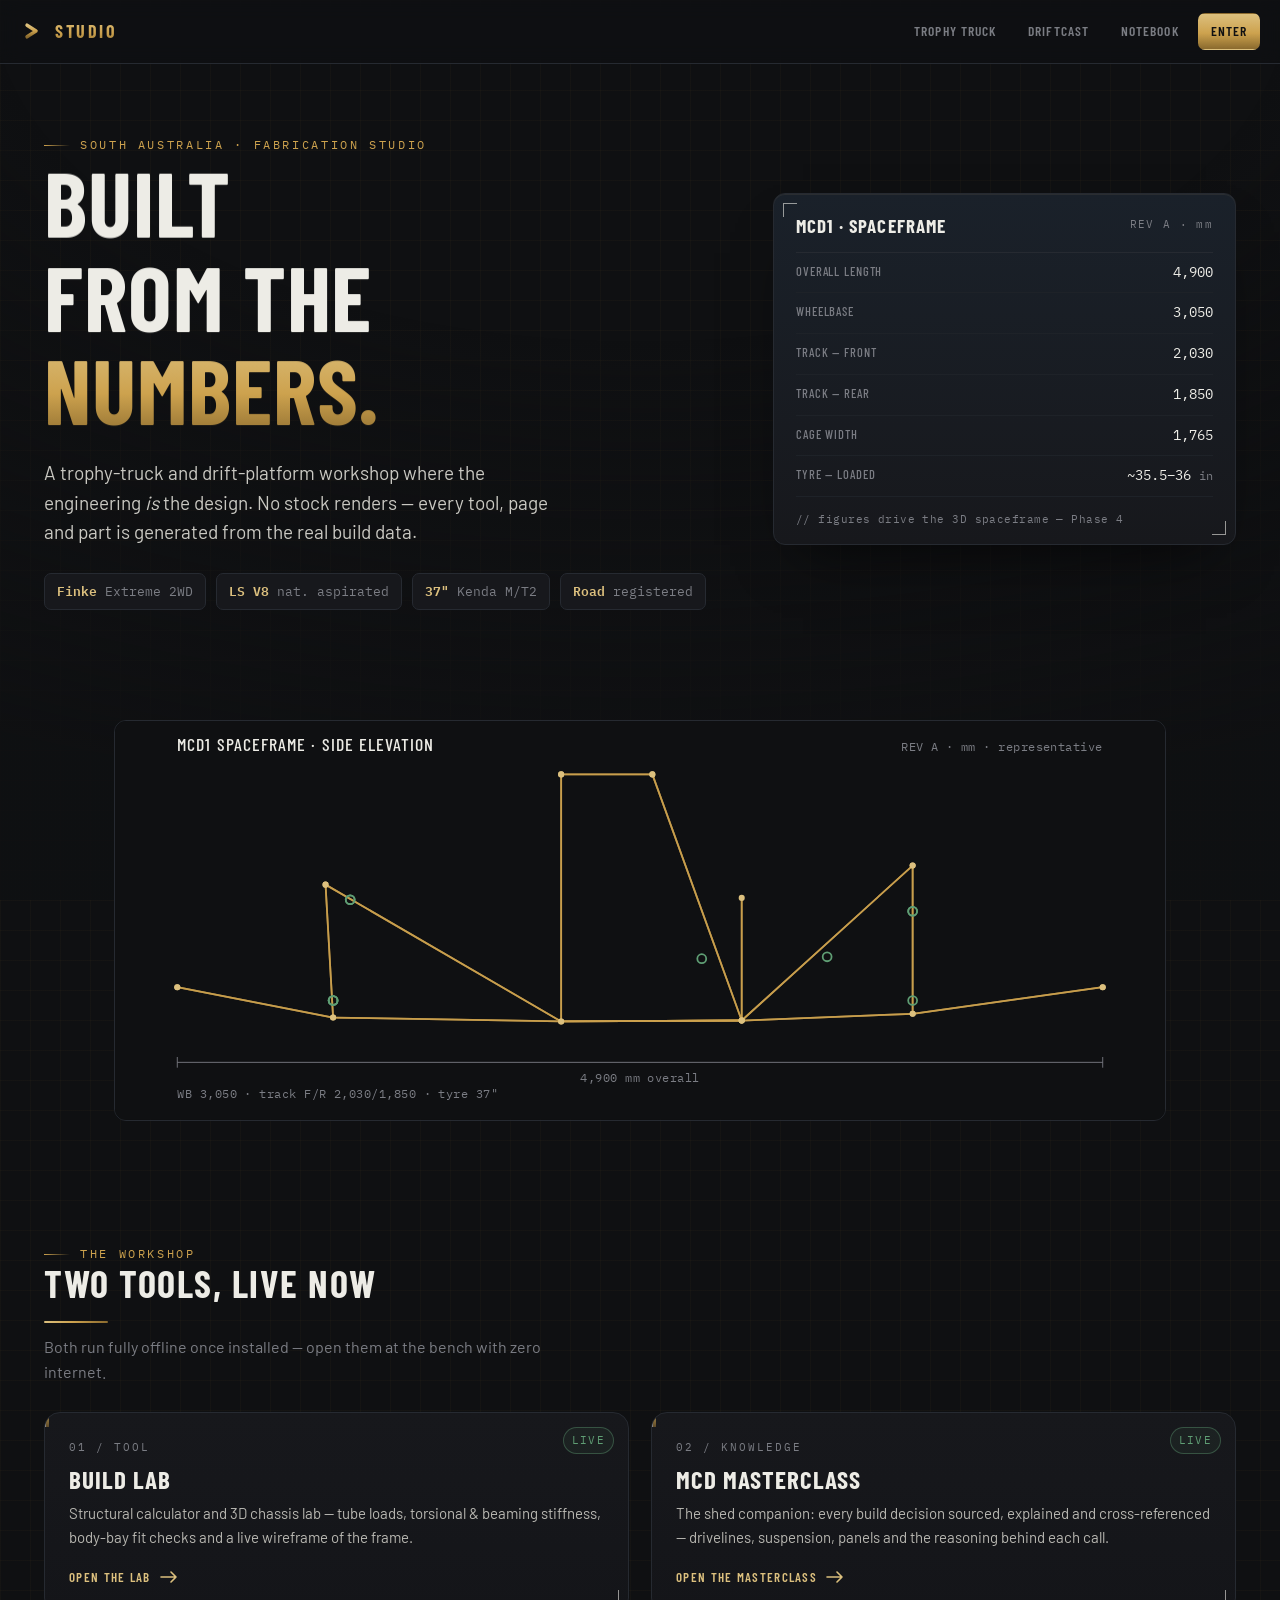
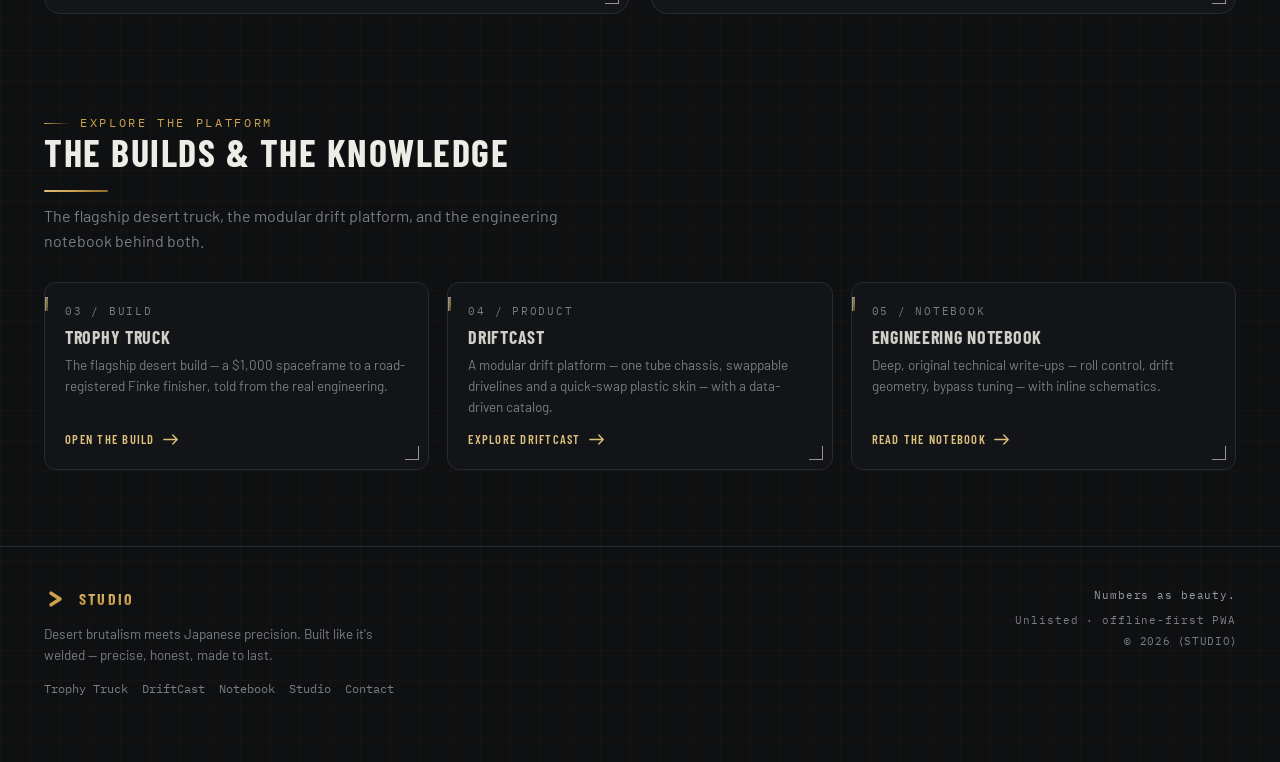
==== commit 52d31c95: "Add LS exhaust topic cluster + reframe engine to NA-likely Integrates the new exhaust/megaphone sour" ====
--- a/index.html
+++ b/index.html
@@ -58,7 +58,7 @@
           No stock renders — every tool, page and part is generated from the real build data.</p>
         <div class="hero-meta" aria-label="Flagship build, at a glance">
           <span class="chip"><b>Finke</b><span class="u">Extreme 2WD</span></span>
-          <span class="chip"><b>Supercharged</b><span class="u">LS</span></span>
+          <span class="chip"><b>LS V8</b><span class="u">nat. aspirated</span></span>
           <span class="chip mono"><b>37"</b><span class="u">Kenda M/T2</span></span>
           <span class="chip"><b>Road</b><span class="u">registered</span></span>
         </div>
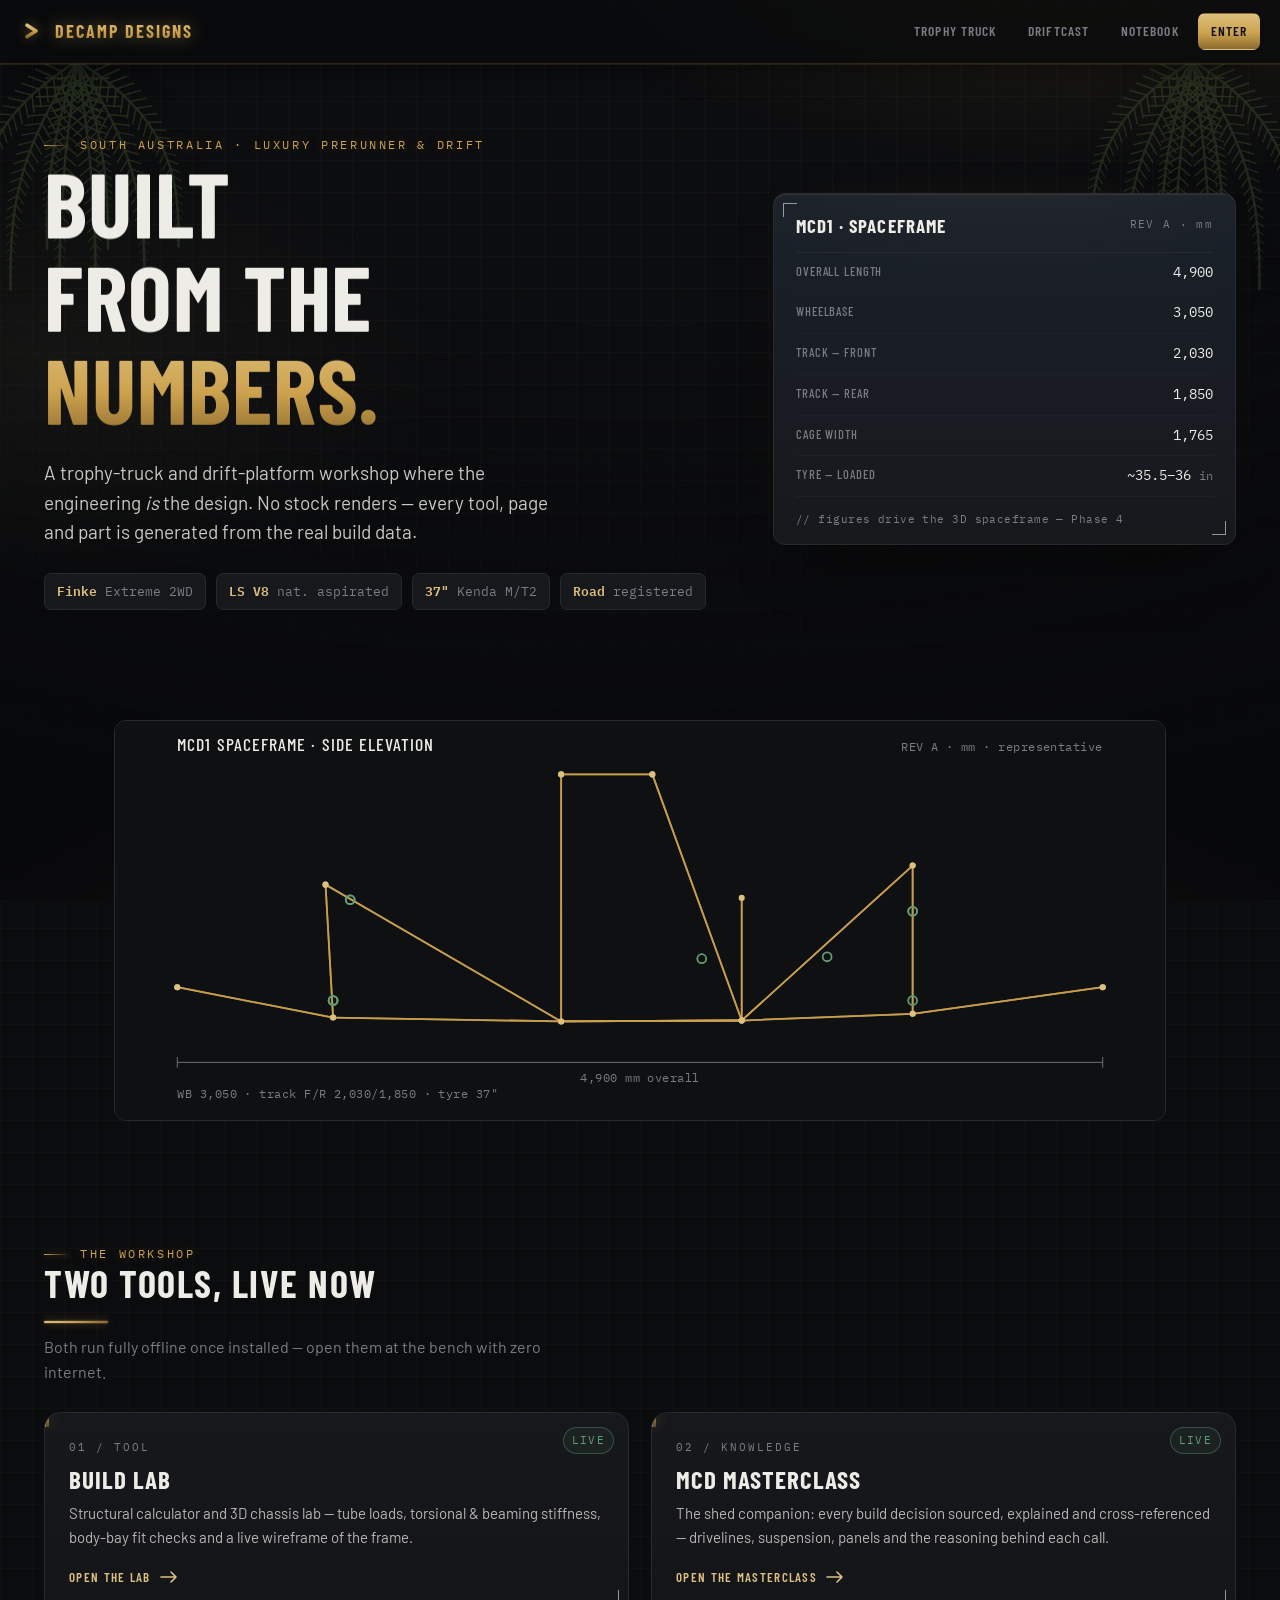
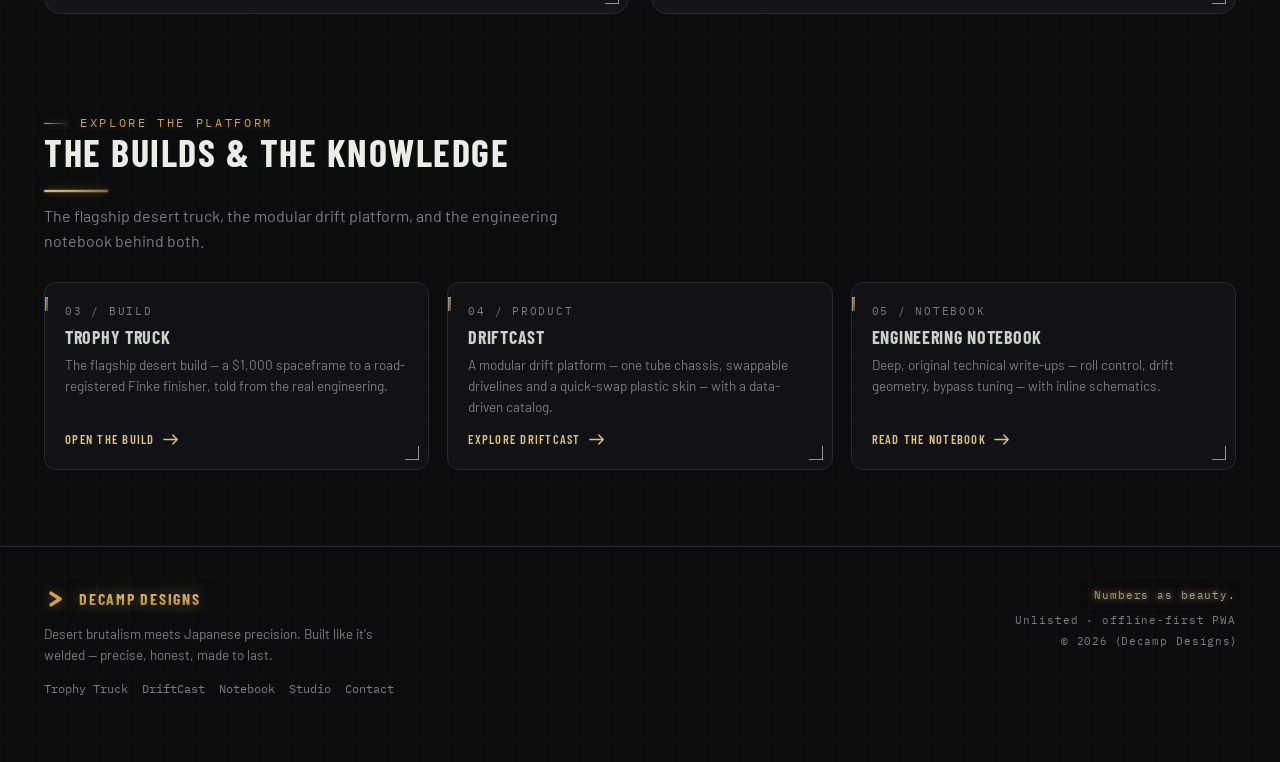
==== commit 4d4788f0: "Rebrand to Decamp Designs + warm luxury-garage aesthetic - Renamed the STUDIO placeholder to Decamp " ====
--- a/index.html
+++ b/index.html
@@ -4,11 +4,11 @@
 <meta charset="UTF-8">
 <meta name="viewport" content="width=device-width, initial-scale=1.0">
 <meta name="theme-color" content="#0f1012">
-<title>STUDIO — Built from the numbers</title>
+<title>Decamp Designs — Built from the numbers</title>
 <meta name="description" content="A South Australian fabrication studio. Trophy-truck build tools, the MCD Masterclass, and the DriftCast modular drift platform — every project built from the real engineering numbers.">
 <meta name="robots" content="noindex,nofollow">
 <meta property="og:type" content="website">
-<meta property="og:title" content="STUDIO — Built from the numbers">
+<meta property="og:title" content="Decamp Designs — Built from the numbers">
 <meta property="og:description" content="Trophy-truck build tools, the MCD Masterclass, and the DriftCast modular drift platform.">
 <meta property="og:image" content="assets/icons/icon-512.png">
 <meta name="twitter:card" content="summary">
@@ -28,14 +28,14 @@
 
 <header class="site">
   <div class="wrap bar">
-    <a class="brand" href="index.html" aria-label="STUDIO home">
+    <a class="brand" href="index.html" aria-label="Decamp Designs home">
       <svg class="chev" viewBox="0 0 512 512" aria-hidden="true">
         <defs><linearGradient id="hc" x1="0" y1="0" x2="0" y2="1">
           <stop offset="0" stop-color="#dcc07e"/><stop offset=".5" stop-color="#cda24e"/><stop offset="1" stop-color="#8a6a2e"/>
         </linearGradient></defs>
         <path d="M150 132 L342 256 L150 380" fill="none" stroke="url(#hc)" stroke-width="74" stroke-linecap="round" stroke-linejoin="round"/>
       </svg>
-      <span class="word">STUDIO</span>
+      <span class="word">Decamp Designs</span>
     </a>
     <nav class="site" aria-label="Primary">
       <a href="trophy-truck.html">Trophy Truck</a>
@@ -50,9 +50,11 @@
 
   <!-- HERO -->
   <section class="hero" aria-labelledby="h1" data-ambience="dust">
+    <img class="foliage l" src="assets/img/fern.svg" alt="" aria-hidden="true">
+    <img class="foliage r" src="assets/img/fern.svg" alt="" aria-hidden="true">
     <div class="wrap hero-grid">
       <div data-reveal-children>
-        <span class="eyebrow">South Australia · Fabrication Studio</span>
+        <span class="eyebrow">South Australia · Luxury Prerunner &amp; Drift</span>
         <h1 id="h1" data-split>Built<br>from the<br><span class="lit">numbers.</span></h1>
         <p class="lead">A trophy-truck and drift-platform workshop where the engineering <em>is</em> the design.
           No stock renders — every tool, page and part is generated from the real build data.</p>
@@ -178,7 +180,7 @@
         <svg class="chev" width="22" height="22" viewBox="0 0 512 512" aria-hidden="true">
           <path d="M150 132 L342 256 L150 380" fill="none" stroke="#cda24e" stroke-width="74" stroke-linecap="round" stroke-linejoin="round"/>
         </svg>
-        <span class="word">STUDIO</span>
+        <span class="word">Decamp Designs</span>
       </span>
       <p>Desert brutalism meets Japanese precision. Built like it's welded — precise, honest, made to last.</p>
       <nav aria-label="Footer" style="margin-top:14px; display:flex; gap:14px; flex-wrap:wrap; font-family:var(--mono); font-size:12px">
@@ -190,9 +192,9 @@
       </nav>
     </div>
     <div class="meta">
-      <div class="tagline">Numbers as beauty.</div>
+      <div class="tagline neon">Numbers as beauty.</div>
       <div style="margin-top:8px">Unlisted · offline-first PWA</div>
-      <div style="margin-top:4px">© <span class="mono">2026</span> ⟨STUDIO⟩</div>
+      <div style="margin-top:4px">© <span class="mono">2026</span> ⟨Decamp Designs⟩</div>
     </div>
   </div>
 </footer>
--- a/assets/css/studio.css
+++ b/assets/css/studio.css
@@ -73,17 +73,28 @@
 body{
   margin:0; min-height:100vh; color:var(--bone); color-scheme:dark;
   font-family:var(--body); font-weight:400; line-height:1.55; font-size:var(--fs-body);
-  background-color:var(--night);
+  background-color:#0b0c0e;                 /* deep polished-concrete near-black */
   background-image:
-    linear-gradient(rgba(205,162,78,.035) 1px, transparent 1px),
-    linear-gradient(90deg, rgba(205,162,78,.035) 1px, transparent 1px);
-  background-size:30px 30px;
+    linear-gradient(rgba(205,162,78,.028) 1px, transparent 1px),
+    linear-gradient(90deg, rgba(205,162,78,.028) 1px, transparent 1px);
+  background-size:32px 32px;
   -webkit-font-smoothing:antialiased; text-rendering:optimizeLegibility;
 }
-/* edge vignette so the blueprint grid fades out */
+/* warm LED-lit garage atmosphere: ceiling-strip glow (top-right), a soft side pool,
+   a floor wash from below, and a vignette that pulls the room dark at the edges. */
 body::before{
   content:""; position:fixed; inset:0; pointer-events:none; z-index:0;
-  background:radial-gradient(120% 90% at 50% 0%, transparent 42%, rgba(15,16,18,.88) 100%);
+  background:
+    radial-gradient(72% 44% at 84% -8%, rgba(205,162,78,.12), transparent 62%),
+    radial-gradient(50% 42% at 5% 40%, rgba(220,192,126,.05), transparent 60%),
+    radial-gradient(120% 72% at 50% 120%, rgba(205,162,78,.10), transparent 55%),
+    radial-gradient(125% 95% at 50% 0%, transparent 38%, rgba(6,7,9,.92) 100%);
+}
+/* fine concrete grain over everything (very subtle) */
+body::after{
+  content:""; position:fixed; inset:0; pointer-events:none; z-index:0; opacity:.42;
+  mix-blend-mode:overlay;
+  background-image:url("data:image/svg+xml,%3Csvg xmlns='http://www.w3.org/2000/svg' width='160' height='160'%3E%3Cfilter id='n'%3E%3CfeTurbulence type='fractalNoise' baseFrequency='0.9' numOctaves='2' stitchTiles='stitch'/%3E%3C/filter%3E%3Crect width='160' height='160' filter='url(%23n)' opacity='0.5'/%3E%3C/svg%3E");
 }
 img,svg{display:block; max-width:100%}
 a{color:inherit; text-decoration:none}
@@ -115,12 +126,31 @@
 
 /* eyebrow (mono, leader tick) */
 .eyebrow{font-family:var(--mono); font-size:var(--fs-eyebrow); letter-spacing:.22em;
-  text-transform:uppercase; color:var(--gold); display:inline-flex; align-items:center; gap:10px}
-.eyebrow::before{content:""; width:26px; height:1px; background:linear-gradient(90deg,var(--gold),transparent)}
-
-/* machined rule */
-.rule{height:2px; width:64px; border-radius:2px; margin:18px 0 0; background:var(--heat-90)}
-.rule.full{width:100%; background:linear-gradient(90deg,transparent,var(--gold-deep),var(--gold) 50%,var(--gold-deep),transparent); opacity:.5}
+  text-transform:uppercase; color:var(--gold); display:inline-flex; align-items:center; gap:10px;
+  text-shadow:0 0 12px rgba(205,162,78,.3)}
+.eyebrow::before{content:""; width:26px; height:1px; background:linear-gradient(90deg,var(--gold),transparent);
+  box-shadow:0 0 6px rgba(205,162,78,.5)}
+
+/* machined rule — now a lit LED strip */
+.rule{height:2px; width:64px; border-radius:2px; margin:18px 0 0; background:var(--heat-90);
+  box-shadow:0 0 10px rgba(205,162,78,.5), 0 0 2px rgba(220,192,126,.7)}
+.rule.full{width:100%; background:linear-gradient(90deg,transparent,var(--gold-deep),var(--gold) 50%,var(--gold-deep),transparent); opacity:.6; box-shadow:0 0 12px rgba(205,162,78,.3)}
+/* full-width warm LED light strip (ceiling/floor accent, like the reference garage) */
+.led{height:2px; width:100%; border-radius:2px; position:relative;
+  background:linear-gradient(90deg,transparent,rgba(205,162,78,.15) 8%,var(--gold) 50%,rgba(205,162,78,.15) 92%,transparent);
+  box-shadow:0 0 16px rgba(205,162,78,.35), 0 0 4px rgba(220,192,126,.5)}
+
+/* hanging foliage (biophilic garage warmth) — decorative, restrained, sits behind content */
+.foliage{position:absolute; top:-8px; width:min(250px,29vw); opacity:.4; pointer-events:none; z-index:0;
+  filter:saturate(1.1) brightness(1.2) drop-shadow(0 8px 22px rgba(0,0,0,.55))}
+.foliage.l{left:-46px; transform:scaleX(-1)}
+.foliage.r{right:-36px}
+@media (max-width:860px){ .foliage{opacity:.24; width:150px} }
+@media (prefers-reduced-motion:reduce){ .foliage{opacity:.3} }
+
+/* neon-sign text accent */
+.neon{color:var(--gold-straw);
+  text-shadow:0 0 6px rgba(205,162,78,.85), 0 0 16px rgba(205,162,78,.5), 0 0 30px rgba(205,162,78,.3)}
 
 /* datum / registration corner ticks (TL + BR) */
 .ticks{position:relative}
@@ -159,19 +189,23 @@
 /* chevron mark (set width/height inline or via .chev) */
 .chev{width:24px; height:24px; flex:0 0 auto}
 
-/* brushed-metal card */
+/* brushed-metal card — warm top-lit, deeper shadow (garage surface) */
 .card{position:relative; border:1px solid var(--line); border-radius:var(--r);
   background:
+    radial-gradient(130% 60% at 50% -12%, rgba(205,162,78,.07), transparent 60%),
     repeating-linear-gradient(115deg, rgba(255,255,255,.012) 0 2px, transparent 2px 5px),
     linear-gradient(180deg,var(--steel-800),var(--panel-2));
-  box-shadow:var(--shadow-deep), inset 0 1px 0 rgba(220,192,126,.08);
+  box-shadow:var(--shadow-deep), inset 0 1px 0 rgba(220,192,126,.10), 0 0 44px -22px rgba(205,162,78,.18);
   padding:22px}
 .card.pad-lg{padding:26px 24px}
 
-/* CAD title-block */
-.titleblock{position:relative; background:linear-gradient(180deg,var(--steel-800),var(--panel));
+/* CAD title-block — warm top-lit */
+.titleblock{position:relative;
+  background:
+    radial-gradient(130% 55% at 50% -10%, rgba(205,162,78,.06), transparent 60%),
+    linear-gradient(180deg,var(--steel-800),var(--panel));
   border:1px solid var(--line); border-radius:var(--r); padding:22px 22px 16px;
-  box-shadow:var(--shadow-deep), inset 0 1px 0 rgba(220,192,126,.08)}
+  box-shadow:var(--shadow-deep), inset 0 1px 0 rgba(220,192,126,.10), 0 0 44px -24px rgba(205,162,78,.16)}
 .titleblock .tbhead{display:flex; justify-content:space-between; align-items:flex-start; gap:12px}
 .titleblock .tbhead .id{font-family:var(--mono); font-size:11px; color:var(--mute); letter-spacing:.12em}
 .titleblock h3{font-size:19px; color:var(--bone); letter-spacing:.06em}
@@ -199,18 +233,23 @@
 .btn svg{transition:transform var(--t-med) var(--ease)}
 .btn:hover{border-color:rgba(205,162,78,.5)}
 .btn:hover svg{transform:translateX(4px)}
-.btn-primary{color:var(--night); background:var(--heat); border-color:transparent}
-.btn-primary:hover{filter:brightness(1.06); border-color:transparent}
+.btn-primary{color:var(--night); background:var(--heat); border-color:transparent;
+  box-shadow:0 0 22px -6px rgba(205,162,78,.55)}
+.btn-primary:hover{filter:brightness(1.06); border-color:transparent; box-shadow:0 0 28px -4px rgba(205,162,78,.7)}
 .btn-ghost{background:transparent}
 .btn-ghost:hover{background:var(--panel); color:var(--bone)}
 
 /* ---- 7. SITE CHROME (header / nav / footer) ----------------------------- */
-header.site{position:sticky; top:0; z-index:20; background:rgba(15,16,18,.72);
-  backdrop-filter:blur(10px); -webkit-backdrop-filter:blur(10px); border-bottom:1px solid var(--line)}
+header.site{position:sticky; top:0; z-index:20; background:rgba(9,10,12,.74);
+  backdrop-filter:blur(12px); -webkit-backdrop-filter:blur(12px);
+  border-bottom:1px solid rgba(205,162,78,.18);
+  box-shadow:0 1px 0 rgba(205,162,78,.10), 0 14px 34px -20px rgba(0,0,0,.85)}
 header.site .bar{display:flex; align-items:center; gap:16px; padding:13px 0}
 .brand{display:flex; align-items:center; gap:11px; font-family:var(--head); font-weight:700;
-  text-transform:uppercase; letter-spacing:.14em; font-size:18px}
-.brand .word{background:var(--heat); -webkit-background-clip:text; background-clip:text; color:transparent}
+  text-transform:uppercase; letter-spacing:.11em; font-size:18px; white-space:nowrap}
+.brand .chev{filter:drop-shadow(0 0 6px rgba(205,162,78,.45))}
+.brand .word{background:var(--heat); -webkit-background-clip:text; background-clip:text; color:transparent;
+  filter:drop-shadow(0 0 8px rgba(205,162,78,.5))}
 nav.site{margin-left:auto; display:flex; gap:6px; flex-wrap:wrap}
 nav.site a{font-family:var(--head); text-transform:uppercase; letter-spacing:.08em; font-weight:600;
   font-size:13.5px; color:var(--mute); padding:7px 12px; border:1px solid transparent; border-radius:var(--r-sm);
@@ -255,7 +294,8 @@
 a.door:hover, a.door:focus-visible{transform:translateY(-5px); border-color:rgba(205,162,78,.55);
   box-shadow:var(--shadow), 0 0 0 1px rgba(205,162,78,.18)}
 a.door:hover .go svg, a.door:focus-visible .go svg{transform:translateX(5px)}
-.door.live::before{content:""; position:absolute; left:0; top:0; bottom:0; width:3px; background:var(--heat)}
+.door.live::before{content:""; position:absolute; left:0; top:0; bottom:0; width:3px; background:var(--heat);
+  box-shadow:0 0 14px rgba(205,162,78,.6)}
 .door[aria-disabled="true"]{cursor:default}
 
 /* roadmap / in-development doorways (smaller, dashed) */
